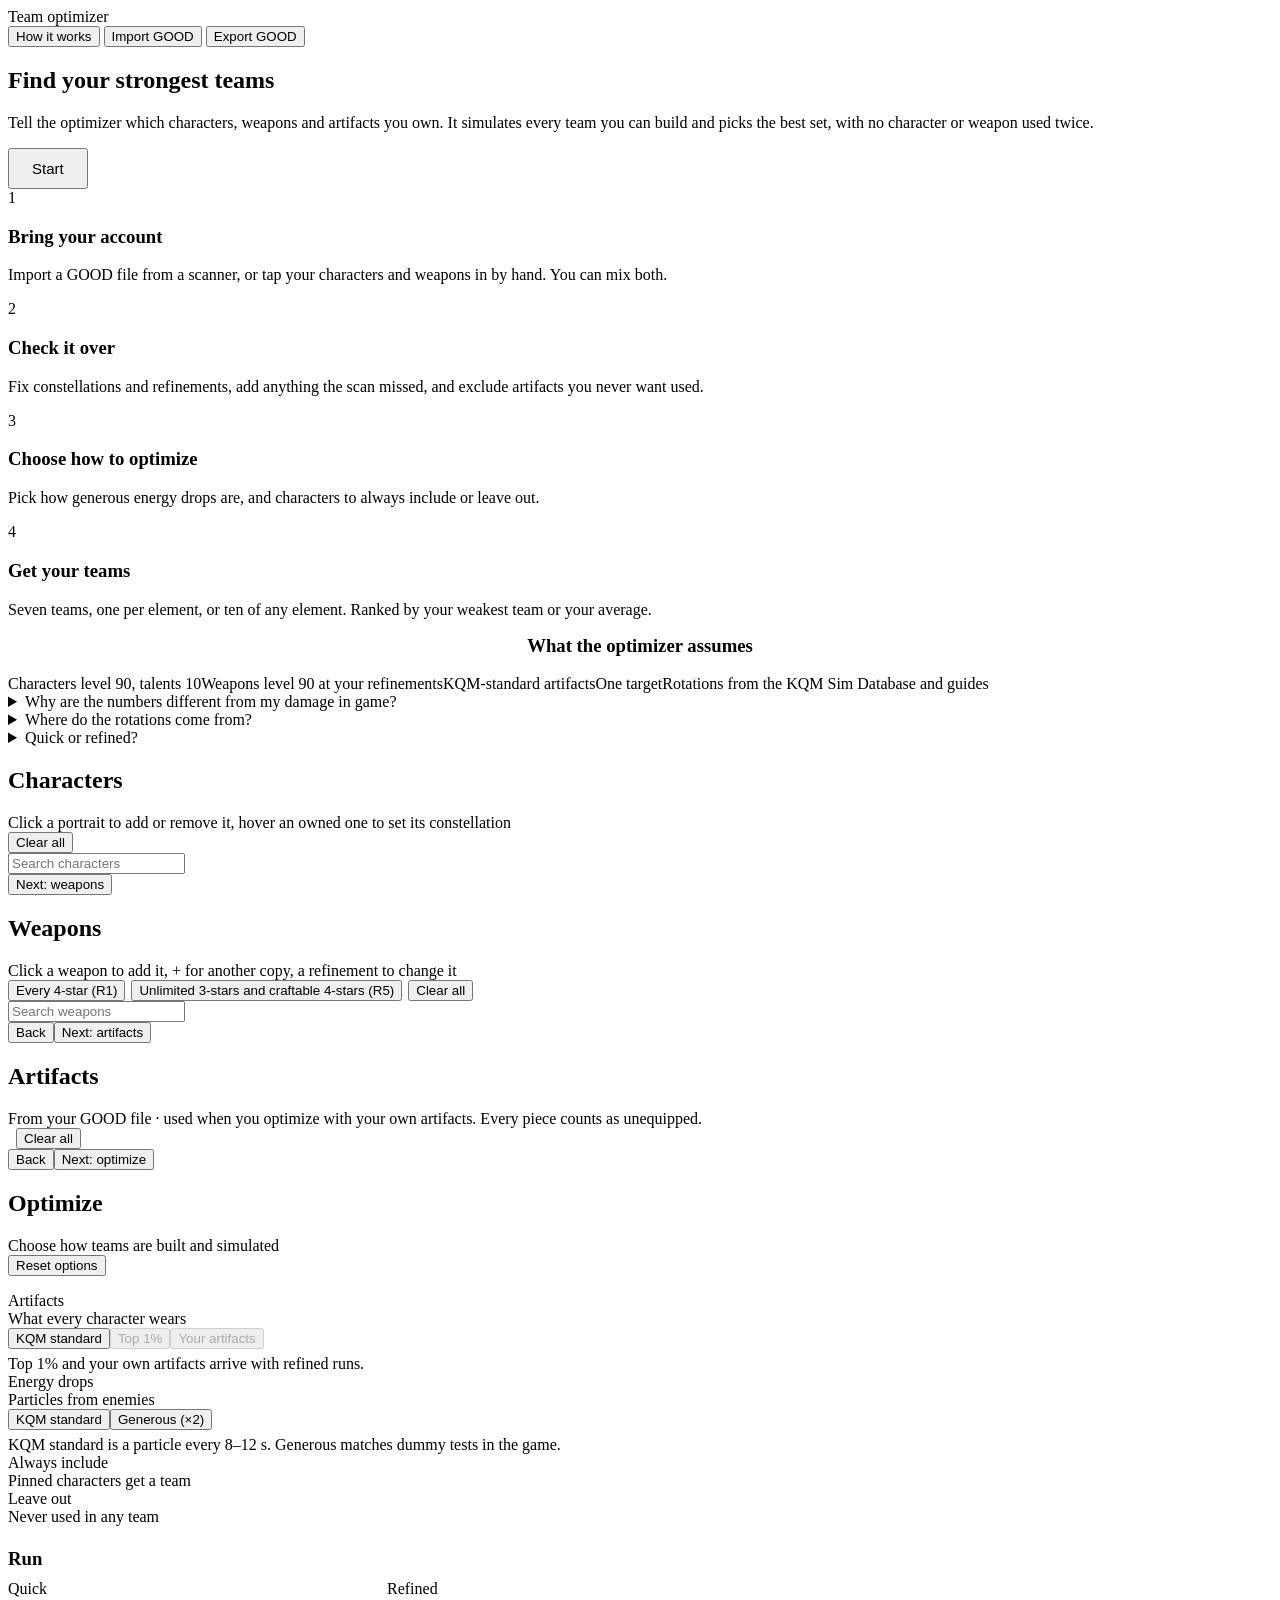
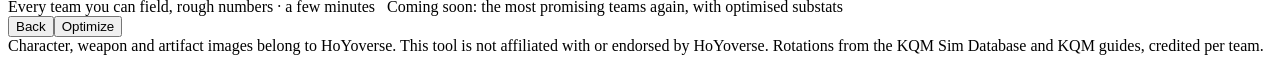
==== services/genshin-web/web/index.html @ 0e54c32d "genshin-web: Clear all per step; Every 4-star is a reversible switch Each step has a Clear all (opti" ====
<!doctype html>
<html lang="en">
<head>
<meta charset="utf-8">
<meta name="viewport" content="width=device-width, initial-scale=1">
<title>Team optimizer</title>
<link rel="stylesheet" href="/static/style.css">
</head>
<body>
<header>
  <span class="brand">Team optimizer</span>
  <nav>
    <button id="home-btn">How it works</button>
    <button id="import-btn">Import GOOD</button>
    <button id="export-btn">Export GOOD</button>
    <input type="file" id="import-file" accept=".json,application/json" hidden>
  </nav>
</header>

<main>
  <section class="page" data-step="-1" id="landing">
    <div class="hero">
      <div class="art-row" id="hero-art"></div>
      <h1>Find your strongest teams</h1>
      <p>Tell the optimizer which characters, weapons and artifacts you own. It simulates every team you can build and picks the best set, with no character or weapon used twice.</p>
      <button class="primary" data-go="0" style="font-size:15px;padding:10px 22px">Start</button>
    </div>
    <div class="how">
      <div class="card"><div class="num">1</div><h3>Bring your account</h3><p>Import a GOOD file from a scanner, or tap your characters and weapons in by hand. You can mix both.</p></div>
      <div class="card"><div class="num">2</div><h3>Check it over</h3><p>Fix constellations and refinements, add anything the scan missed, and exclude artifacts you never want used.</p></div>
      <div class="card"><div class="num">3</div><h3>Choose how to optimize</h3><p>Pick how generous energy drops are, and characters to always include or leave out.</p></div>
      <div class="card"><div class="num">4</div><h3>Get your teams</h3><p>Seven teams, one per element, or ten of any element. Ranked by your weakest team or your average.</p></div>
    </div>
    <h3 style="text-align:center;margin-top:8px">What the optimizer assumes</h3>
    <div class="assume"><span>Characters level 90, talents 10</span><span>Weapons level 90 at your refinements</span><span>KQM-standard artifacts</span><span>One target</span><span>Rotations from the KQM Sim Database and guides</span></div>
    <div class="faq">
      <details><summary>Why are the numbers different from my damage in game?</summary><p>The simulator plays each team the same way every time, against one standard target, with the assumptions above. It is built to compare teams fairly, not to match a single run.</p></details>
      <details><summary>Where do the rotations come from?</summary><p>The KQM Sim Database and KQM guides, credited on every team. Teams the database lacks get rotations from trusted guides.</p></details>
      <details><summary>Quick or refined?</summary><p>Quick simulates every team you can field in minutes. Refined runs the most promising teams again with optimised substats; it is coming soon.</p></details>
    </div>
  </section>

  <div class="steps" id="steps"></div>

  <section class="page" data-step="0">
    <div class="section-head">
      <div><h2>Characters</h2><div class="sub">Click a portrait to add or remove it, hover an owned one to set its constellation</div></div>
      <button data-clear="chars">Clear all</button>
    </div>
    <div class="toolbar" id="filters"><input type="search" id="search" placeholder="Search characters"></div>
    <div class="grid" id="grid"></div>
    <div class="nav-foot"><span class="sub" id="ccount"></span><button class="primary" data-go="1">Next: weapons</button></div>
  </section>

  <section class="page" data-step="1">
    <div class="section-head">
      <div><h2>Weapons</h2><div class="sub">Click a weapon to add it, + for another copy, a refinement to change it</div></div>
      <div style="display:flex;gap:6px;flex-wrap:wrap"><button class="chip" id="all4">Every 4-star (R1)</button><button class="chip" id="unl3">Unlimited 3-stars and craftable 4-stars (R5)</button><button data-clear="weapons">Clear all</button></div>
    </div>
    <div class="toolbar" id="wfilters"><input type="search" id="wsearch" placeholder="Search weapons"></div>
    <div class="wgrid" id="wgrid"></div>
    <div class="nav-foot"><button data-go="0">Back</button><button class="primary" data-go="2">Next: artifacts</button></div>
  </section>

  <section class="page" data-step="2">
    <div class="section-head">
      <div><h2>Artifacts</h2><div class="sub">From your GOOD file · used when you optimize with your own artifacts. Every piece counts as unequipped.</div></div>
      <div style="display:flex;gap:8px;align-items:center"><span class="sub" id="acount"></span><button data-clear="artifacts">Clear all</button></div>
    </div>
    <div class="toolbar" id="afilters"></div>
    <div class="agrid" id="agrid"></div>
    <div class="nav-foot"><button data-go="1">Back</button><button class="primary" data-go="3">Next: optimize</button></div>
  </section>

  <section class="page" data-step="3">
    <div class="section-head"><div><h2>Optimize</h2><div class="sub">Choose how teams are built and simulated</div></div><button data-clear="options">Reset options</button></div>
    <div style="margin-top:16px">
      <div class="opt"><div><div class="t">Artifacts</div><div class="sub">What every character wears</div></div>
        <div><div class="seg" id="artmode"><button class="on">KQM standard</button><button disabled>Top 1%</button><button disabled>Your artifacts</button></div>
        <div class="sub" style="margin-top:6px">Top 1% and your own artifacts arrive with refined runs.</div></div></div>
      <div class="opt"><div><div class="t">Energy drops</div><div class="sub">Particles from enemies</div></div>
        <div><div class="seg" id="energy"><button>KQM standard</button><button class="on">Generous (×2)</button></div>
        <div class="sub" style="margin-top:6px">KQM standard is a particle every 8–12 s. Generous matches dummy tests in the game.</div></div></div>
      <div class="opt"><div><div class="t">Always include</div><div class="sub">Pinned characters get a team</div></div><div id="pins"></div></div>
      <div class="opt"><div><div class="t">Leave out</div><div class="sub">Never used in any team</div></div><div id="excl"></div></div>
    </div>
    <h3 style="margin:22px 0 10px">Run</h3>
    <div style="display:flex;gap:12px;flex-wrap:wrap">
      <div class="runcard on"><div class="t">Quick</div><div class="sub">Every team you can field, rough numbers · a few minutes</div></div>
      <div class="runcard disabled"><div class="t">Refined</div><div class="sub">Coming soon: the most promising teams again, with optimised substats</div></div>
    </div>
    <div class="nav-foot"><button data-go="2">Back</button><button class="primary" id="optimize">Optimize</button></div>
  </section>

  <section class="page" data-step="4" id="run"></section>
</main>

<footer>Character, weapon and artifact images belong to HoYoverse. This tool is not affiliated with or endorsed by HoYoverse. Rotations from the KQM Sim Database and KQM guides, credited per team.</footer>
<script type="module" src="/static/app.js"></script>
</body>
</html>
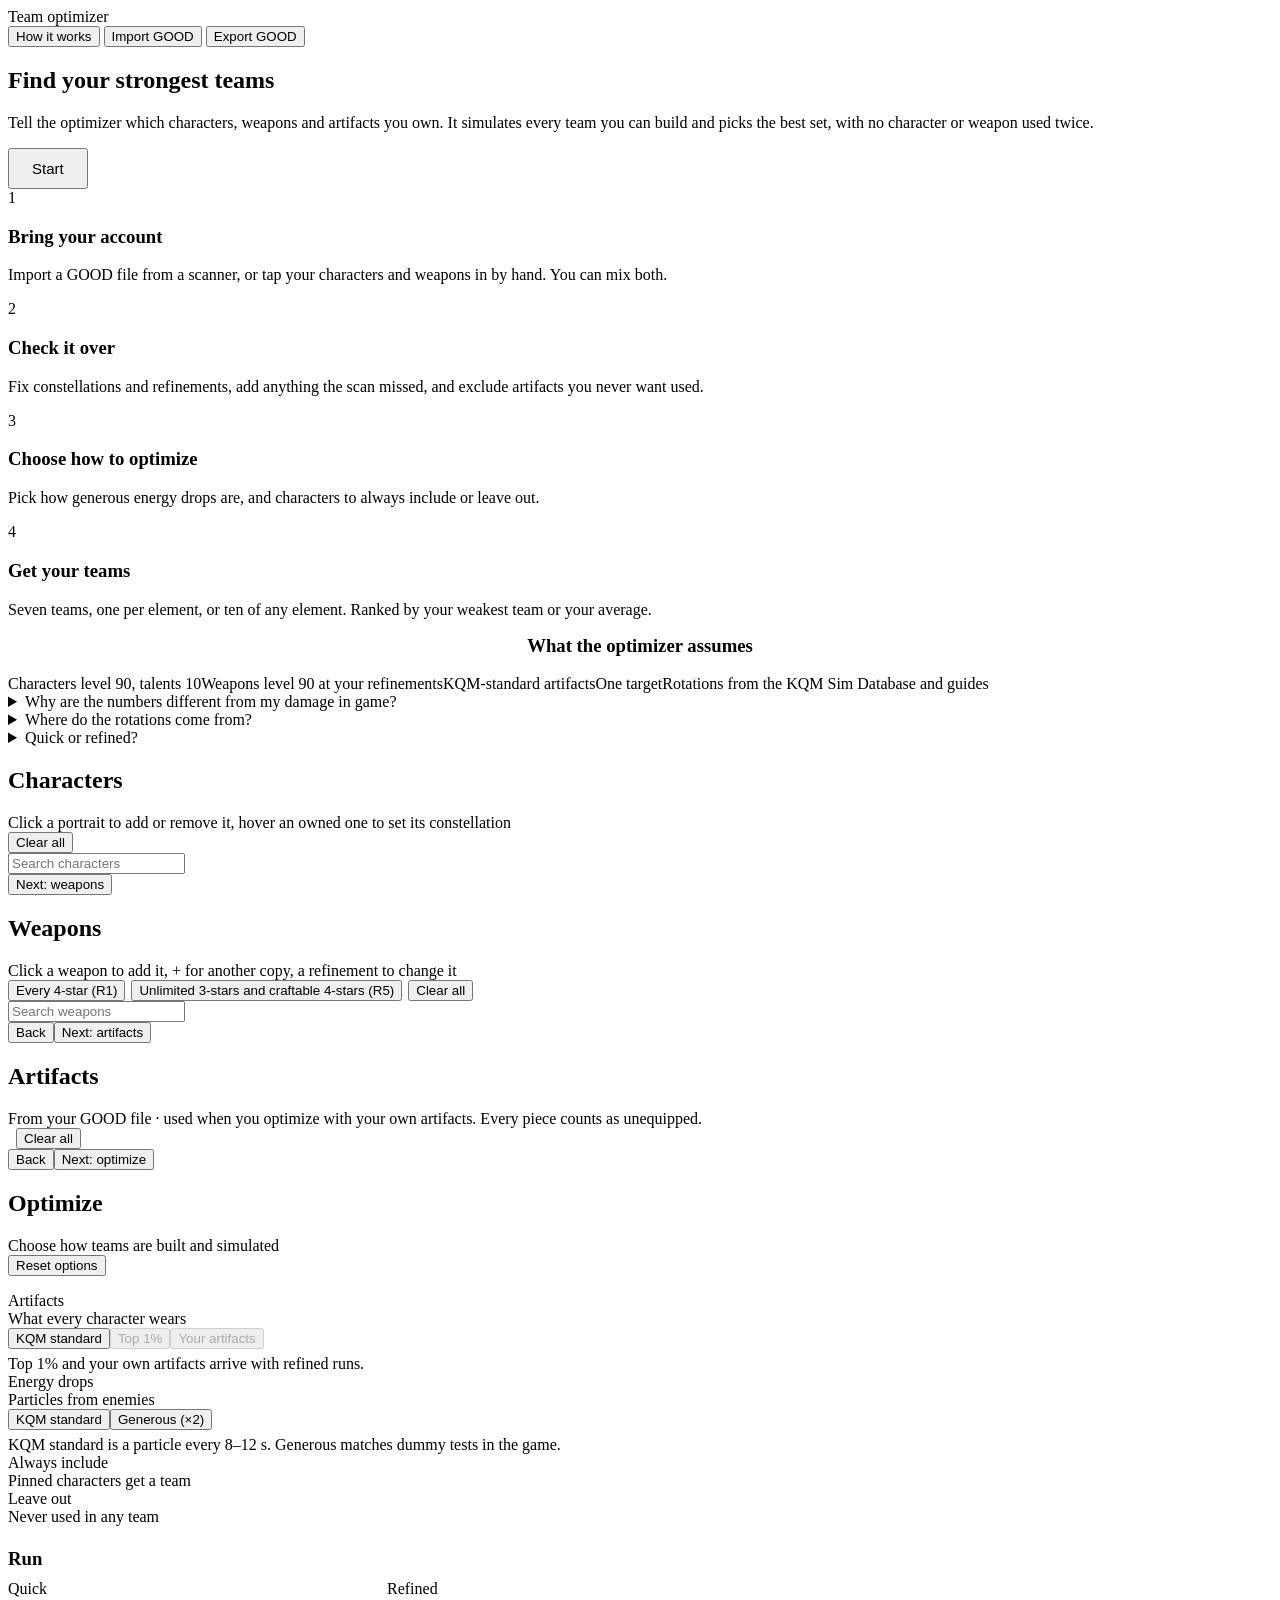
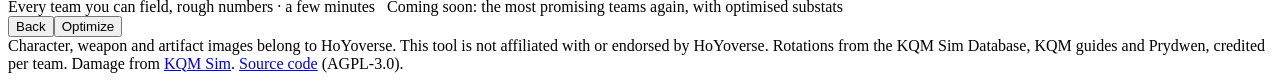
==== commit 43621577: "Prepare genshin-web for Cloud Run: run limits, cache copy, container Run limits: one run at a time a" ====
--- a/services/genshin-web/web/index.html
+++ b/services/genshin-web/web/index.html
@@ -79,7 +79,7 @@
         <div><div class="seg" id="artmode"><button class="on">KQM standard</button><button disabled>Top 1%</button><button disabled>Your artifacts</button></div>
         <div class="sub" style="margin-top:6px">Top 1% and your own artifacts arrive with refined runs.</div></div></div>
       <div class="opt"><div><div class="t">Energy drops</div><div class="sub">Particles from enemies</div></div>
-        <div><div class="seg" id="energy"><button>KQM standard</button><button class="on">Generous (×2)</button></div>
+        <div><div class="seg" id="energy"><button class="on">KQM standard</button><button>Generous (×2)</button></div>
         <div class="sub" style="margin-top:6px">KQM standard is a particle every 8–12 s. Generous matches dummy tests in the game.</div></div></div>
       <div class="opt"><div><div class="t">Always include</div><div class="sub">Pinned characters get a team</div></div><div id="pins"></div></div>
       <div class="opt"><div><div class="t">Leave out</div><div class="sub">Never used in any team</div></div><div id="excl"></div></div>
@@ -95,7 +95,7 @@
   <section class="page" data-step="4" id="run"></section>
 </main>
 
-<footer>Character, weapon and artifact images belong to HoYoverse. This tool is not affiliated with or endorsed by HoYoverse. Rotations from the KQM Sim Database and KQM guides, credited per team.</footer>
+<footer>Character, weapon and artifact images belong to HoYoverse. This tool is not affiliated with or endorsed by HoYoverse. Rotations from the KQM Sim Database, KQM guides and Prydwen, credited per team. Damage from <a href="https://github.com/KQM-git/kqmsim">KQM Sim</a>. <a href="https://github.com/bernard0331/personal-site">Source code</a> (AGPL-3.0).</footer>
 <script type="module" src="/static/app.js"></script>
 </body>
 </html>
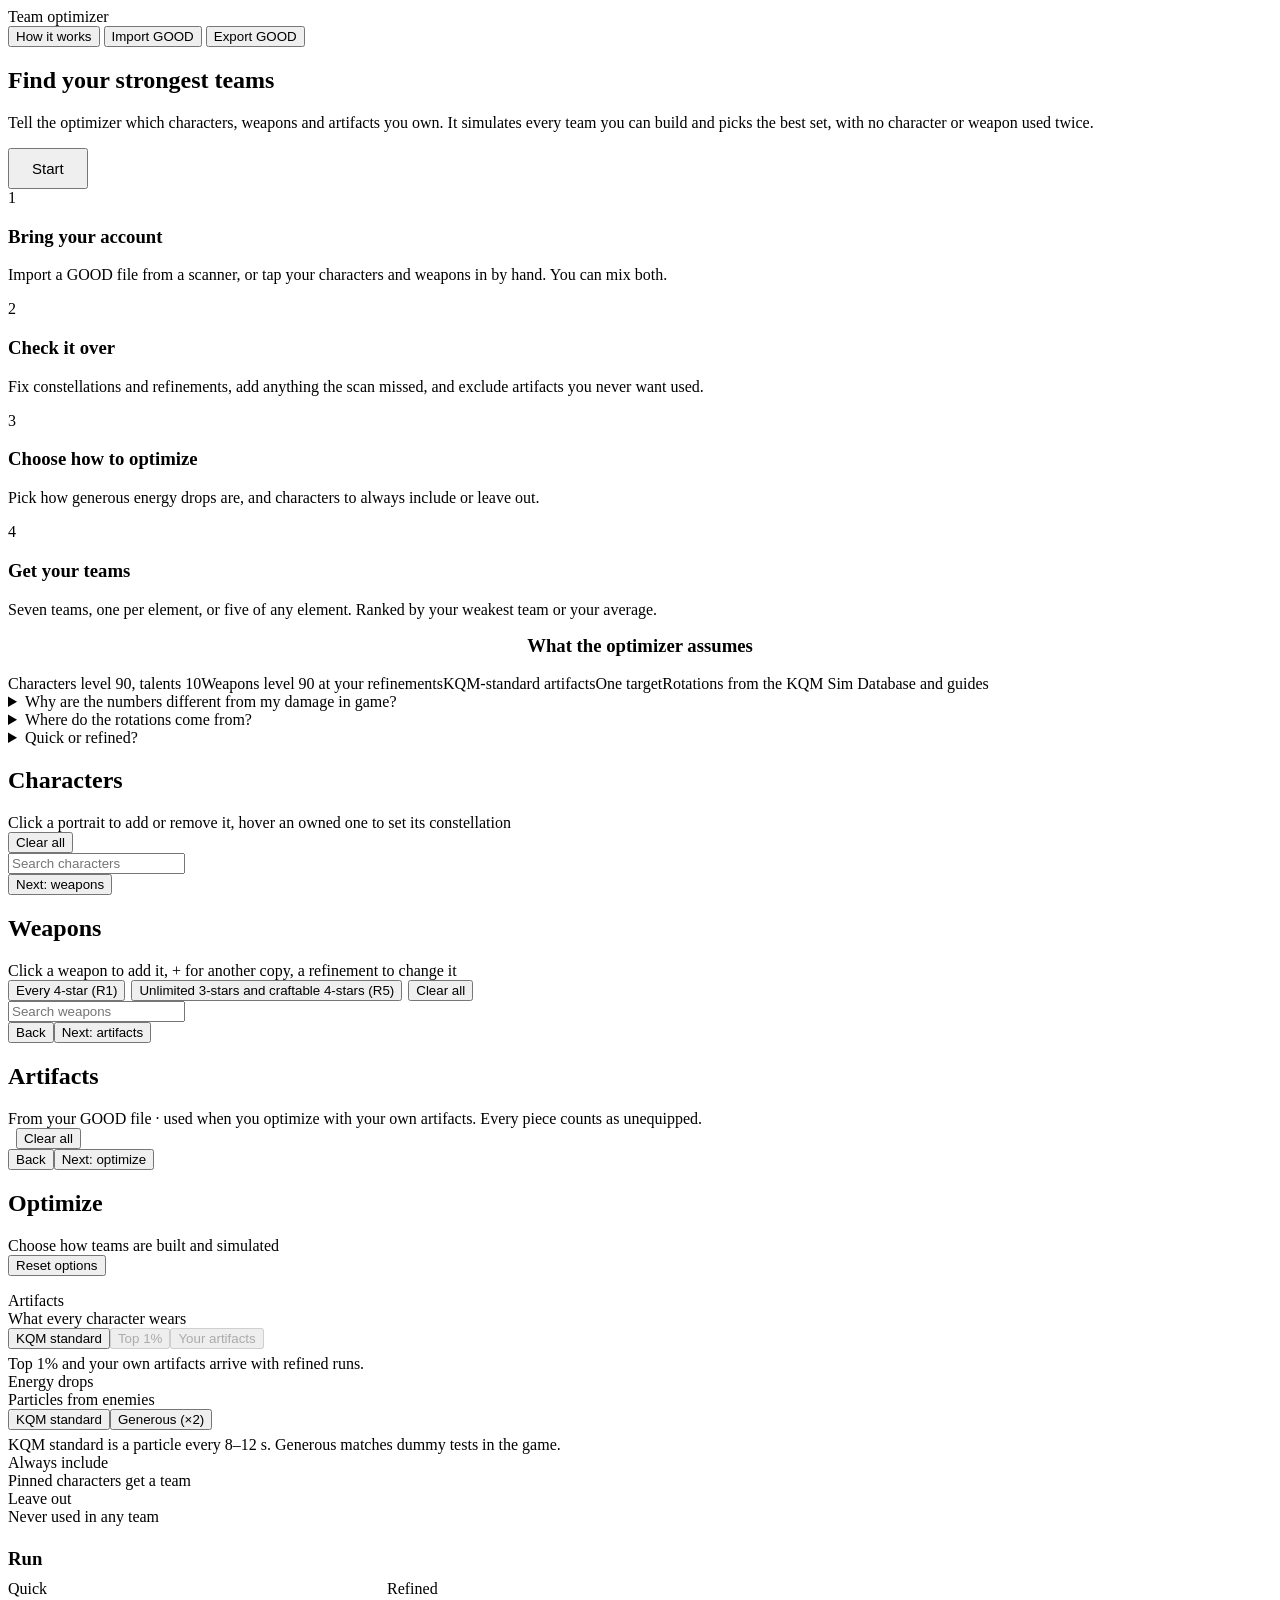
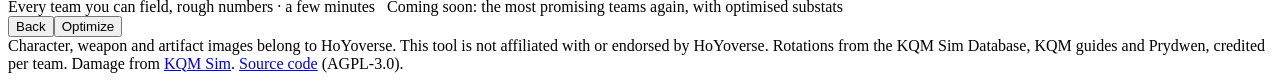
==== commit 0dc1a009: "Landing page: five teams of any element, not ten Co-Authored-By: Claude Opus 5.5 <noreply@anthropic." ====
--- a/services/genshin-web/web/index.html
+++ b/services/genshin-web/web/index.html
@@ -29,7 +29,7 @@
       <div class="card"><div class="num">1</div><h3>Bring your account</h3><p>Import a GOOD file from a scanner, or tap your characters and weapons in by hand. You can mix both.</p></div>
       <div class="card"><div class="num">2</div><h3>Check it over</h3><p>Fix constellations and refinements, add anything the scan missed, and exclude artifacts you never want used.</p></div>
       <div class="card"><div class="num">3</div><h3>Choose how to optimize</h3><p>Pick how generous energy drops are, and characters to always include or leave out.</p></div>
-      <div class="card"><div class="num">4</div><h3>Get your teams</h3><p>Seven teams, one per element, or ten of any element. Ranked by your weakest team or your average.</p></div>
+      <div class="card"><div class="num">4</div><h3>Get your teams</h3><p>Seven teams, one per element, or five of any element. Ranked by your weakest team or your average.</p></div>
     </div>
     <h3 style="text-align:center;margin-top:8px">What the optimizer assumes</h3>
     <div class="assume"><span>Characters level 90, talents 10</span><span>Weapons level 90 at your refinements</span><span>KQM-standard artifacts</span><span>One target</span><span>Rotations from the KQM Sim Database and guides</span></div>
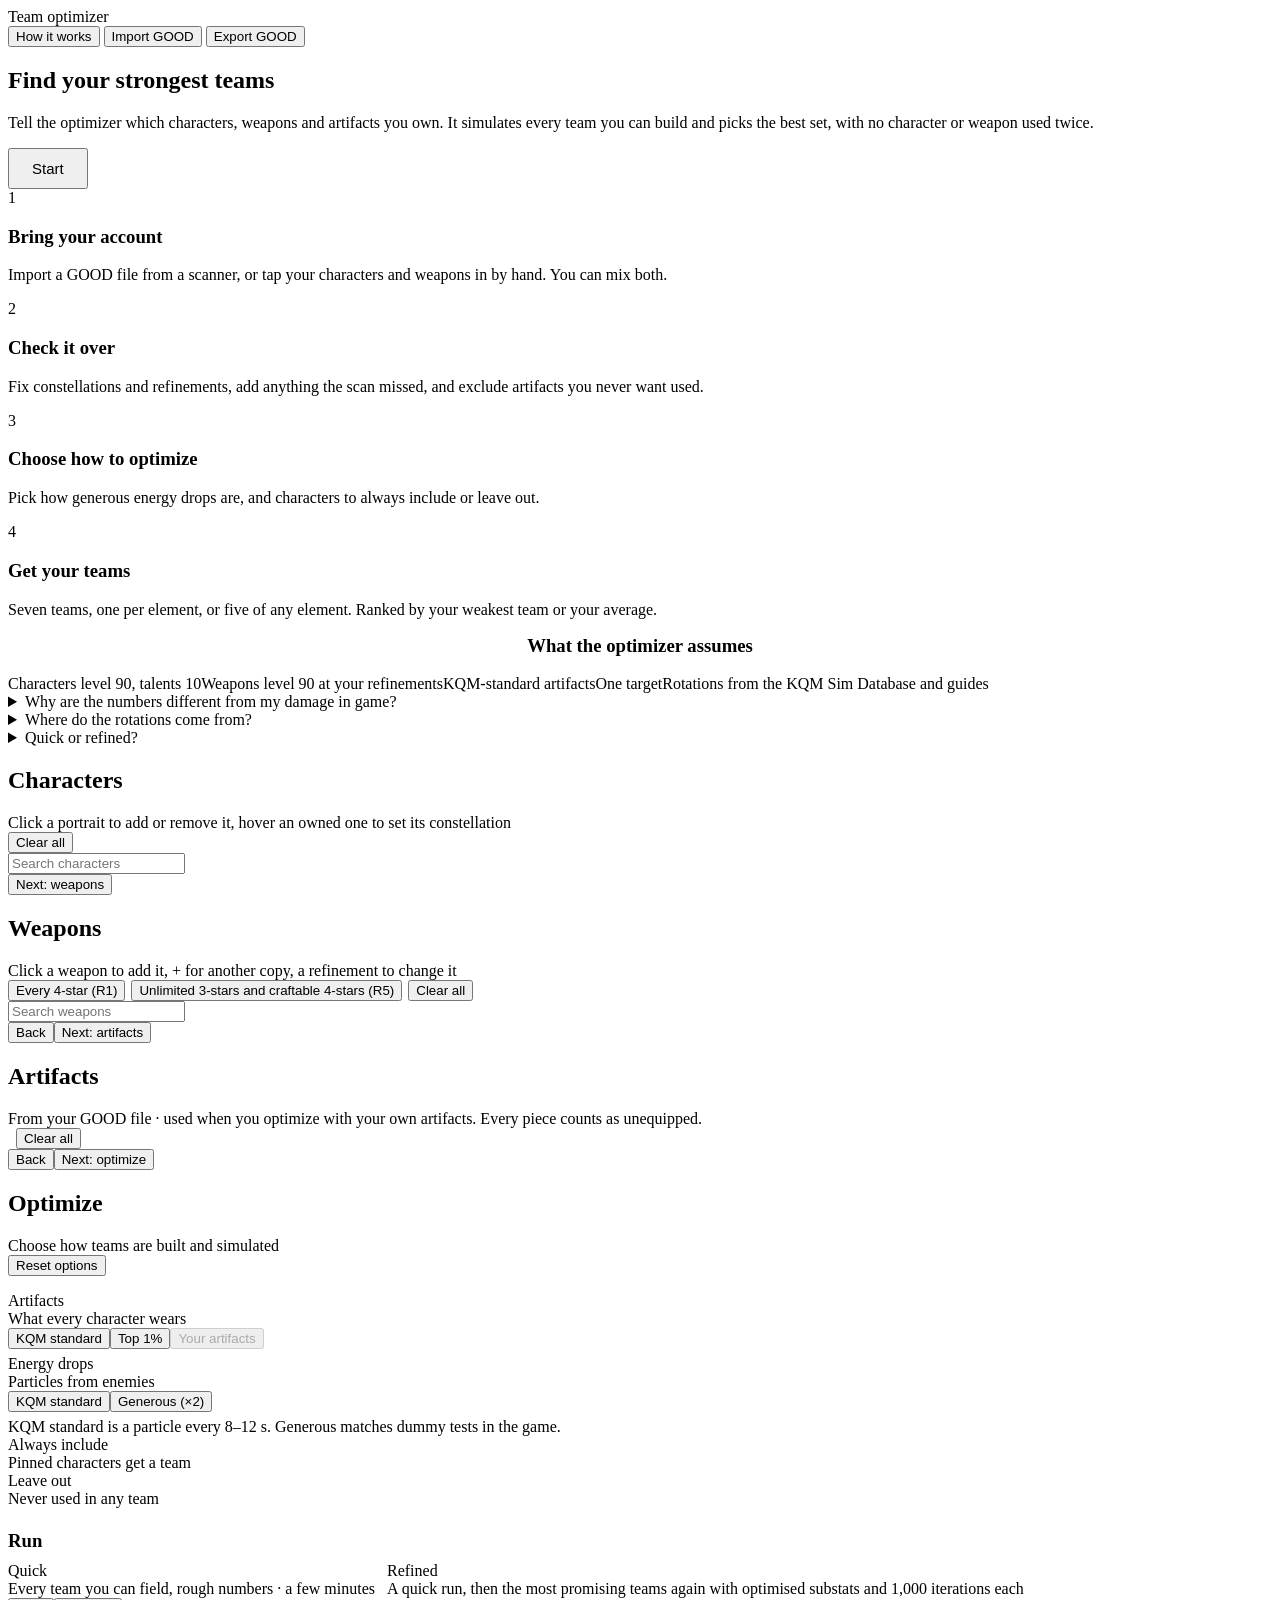
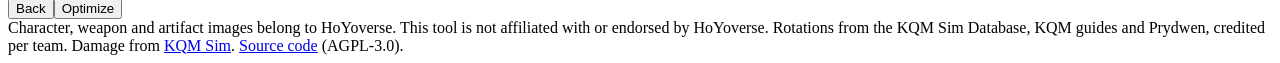
==== commit b73078c9: "genshin-web page: choose quick or refined runs Refined level (light, standard, thorough), thorough s" ====
--- a/services/genshin-web/web/index.html
+++ b/services/genshin-web/web/index.html
@@ -36,7 +36,7 @@
     <div class="faq">
       <details><summary>Why are the numbers different from my damage in game?</summary><p>The simulator plays each team the same way every time, against one standard target, with the assumptions above. It is built to compare teams fairly, not to match a single run.</p></details>
       <details><summary>Where do the rotations come from?</summary><p>The KQM Sim Database and KQM guides, credited on every team. Teams the database lacks get rotations from trusted guides.</p></details>
-      <details><summary>Quick or refined?</summary><p>Quick simulates every team you can field in minutes. Refined runs the most promising teams again with optimised substats; it is coming soon.</p></details>
+      <details><summary>Quick or refined?</summary><p>Quick simulates every team you can field in minutes. Refined starts with a quick run, then simulates the most promising teams again: KQM Sim's substat optimiser picks substats for your weapons and constellations, and each team runs 1,000 times. Light takes about 15 minutes, Standard under an hour, Thorough a few hours. The quick teams show while you wait.</p></details>
     </div>
   </section>
 
@@ -76,8 +76,8 @@
     <div class="section-head"><div><h2>Optimize</h2><div class="sub">Choose how teams are built and simulated</div></div><button data-clear="options">Reset options</button></div>
     <div style="margin-top:16px">
       <div class="opt"><div><div class="t">Artifacts</div><div class="sub">What every character wears</div></div>
-        <div><div class="seg" id="artmode"><button class="on">KQM standard</button><button disabled>Top 1%</button><button disabled>Your artifacts</button></div>
-        <div class="sub" style="margin-top:6px">Top 1% and your own artifacts arrive with refined runs.</div></div></div>
+        <div><div class="seg" id="artmode"><button class="on">KQM standard</button><button>Top 1%</button><button disabled>Your artifacts</button></div>
+        <div class="sub" style="margin-top:6px" id="artnote"></div></div></div>
       <div class="opt"><div><div class="t">Energy drops</div><div class="sub">Particles from enemies</div></div>
         <div><div class="seg" id="energy"><button class="on">KQM standard</button><button>Generous (×2)</button></div>
         <div class="sub" style="margin-top:6px">KQM standard is a particle every 8–12 s. Generous matches dummy tests in the game.</div></div></div>
@@ -85,9 +85,23 @@
       <div class="opt"><div><div class="t">Leave out</div><div class="sub">Never used in any team</div></div><div id="excl"></div></div>
     </div>
     <h3 style="margin:22px 0 10px">Run</h3>
-    <div style="display:flex;gap:12px;flex-wrap:wrap">
-      <div class="runcard on"><div class="t">Quick</div><div class="sub">Every team you can field, rough numbers · a few minutes</div></div>
-      <div class="runcard disabled"><div class="t">Refined</div><div class="sub">Coming soon: the most promising teams again, with optimised substats</div></div>
+    <div style="display:flex;gap:12px;flex-wrap:wrap" id="runkind">
+      <div class="runcard" data-kind="quick"><div class="t">Quick</div><div class="sub">Every team you can field, rough numbers · a few minutes</div></div>
+      <div class="runcard" data-kind="refined"><div class="t">Refined</div><div class="sub">A quick run, then the most promising teams again with optimised substats and 1,000 iterations each</div></div>
+    </div>
+    <div id="refined-opts" style="display:none;margin-top:12px">
+      <div class="opt"><div><div class="t">How much to refine</div><div class="sub">More teams can find better ones, and take longer</div></div>
+        <div><div class="seg" id="level"><button>Light</button><button>Standard</button><button>Thorough</button></div>
+        <div class="sub" style="margin-top:6px" id="level-note"></div></div></div>
+      <div class="opt" id="advanced" style="display:none"><div><div class="t">Thorough settings</div><div class="sub">Which teams are refined, and how carefully</div></div>
+        <div class="adv" style="margin-top:0">
+          <label>Best teams overall <input type="number" id="adv-top" min="0" max="500"></label>
+          <label>Best of each element <input type="number" id="adv-el" min="0" max="50"></label>
+          <label>Best for each character <input type="number" id="adv-char" min="0" max="5"></label>
+          <label>Iterations per team <select id="adv-it"><option>250</option><option>500</option><option>1000</option><option>2000</option></select></label>
+          <label class="inline wide"><input type="checkbox" id="adv-wait"> Skip teams that wait over 5 s for energy or cooldowns</label>
+          <div class="hint wide">The teams the quick run chose are always refined. A team counts once however many rules pick it.</div>
+        </div></div>
     </div>
     <div class="nav-foot"><button data-go="2">Back</button><button class="primary" id="optimize">Optimize</button></div>
   </section>
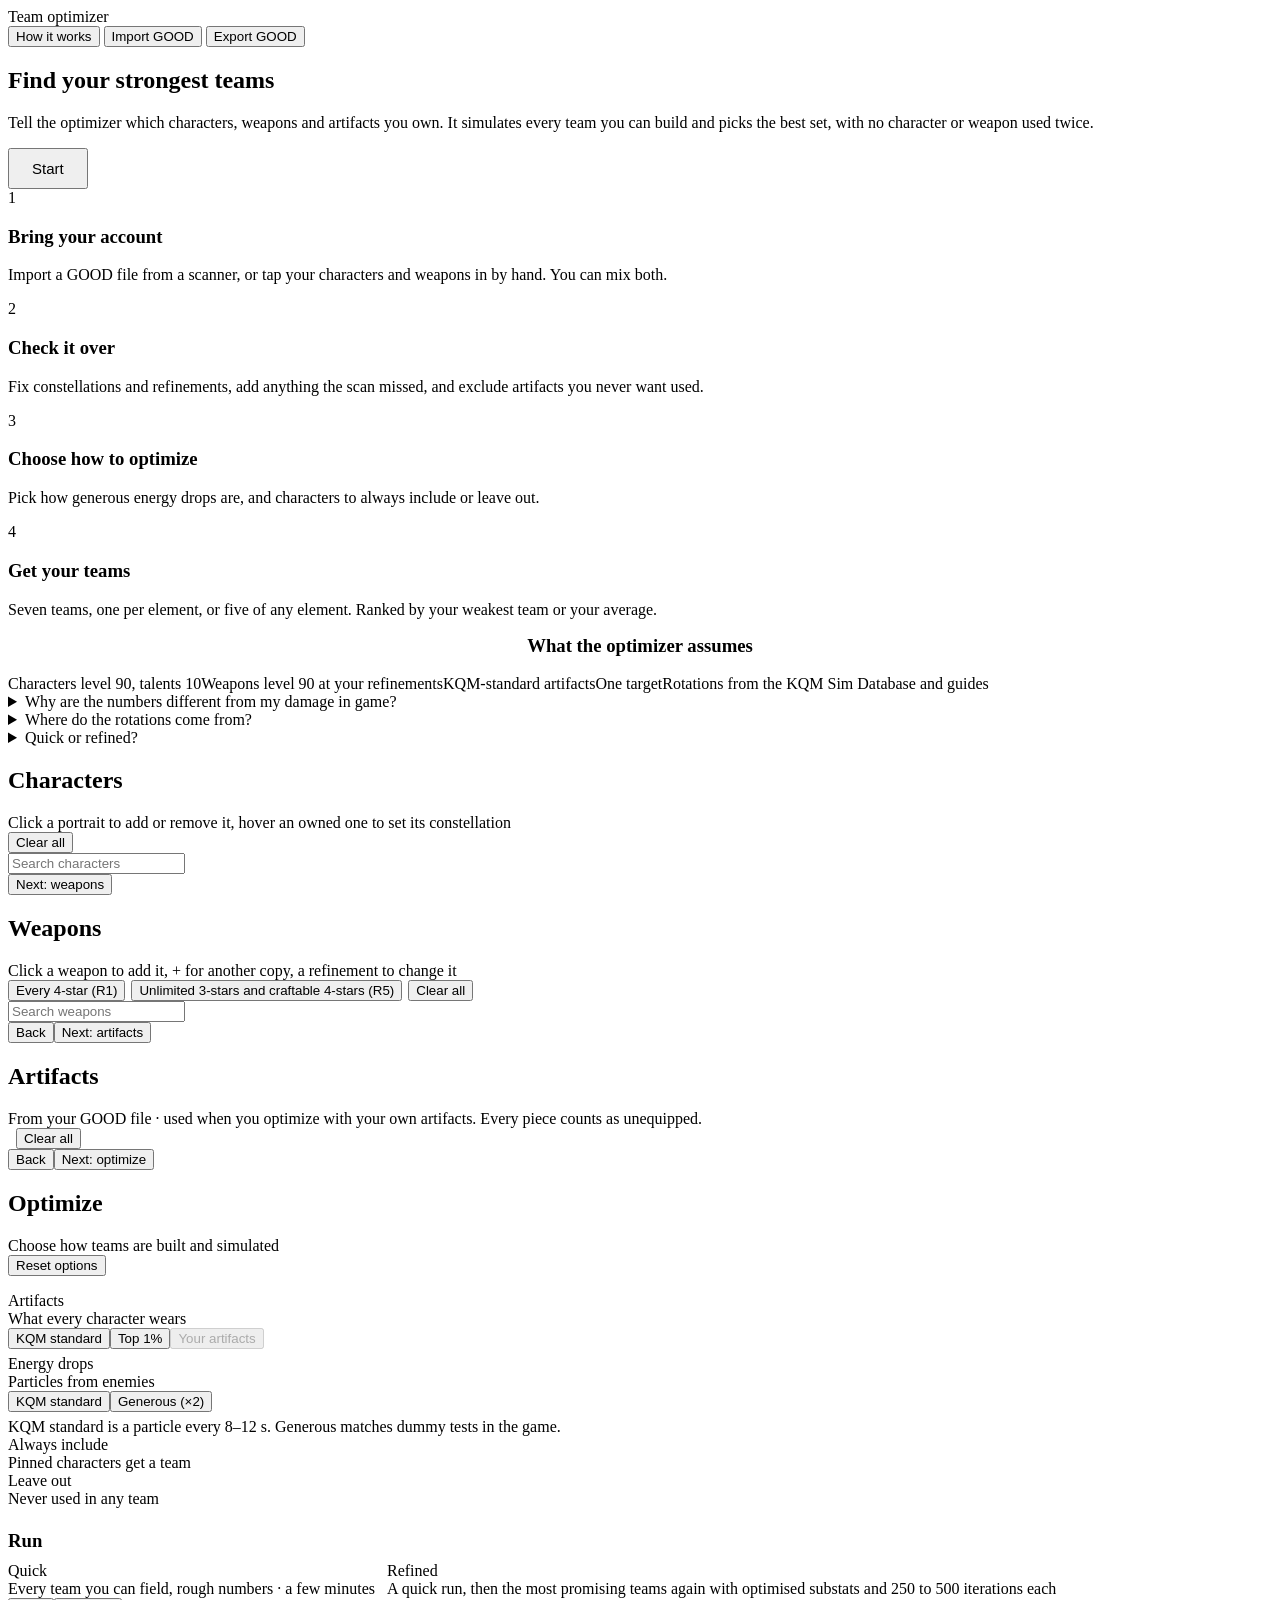
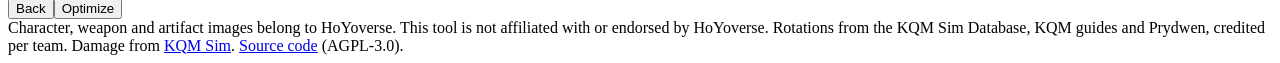
==== commit e1160b2a: "Refined runs: final simulation at 250 iterations (500 for thorough) The substat optimiser is about 8" ====
--- a/services/genshin-web/web/index.html
+++ b/services/genshin-web/web/index.html
@@ -36,7 +36,7 @@
     <div class="faq">
       <details><summary>Why are the numbers different from my damage in game?</summary><p>The simulator plays each team the same way every time, against one standard target, with the assumptions above. It is built to compare teams fairly, not to match a single run.</p></details>
       <details><summary>Where do the rotations come from?</summary><p>The KQM Sim Database and KQM guides, credited on every team. Teams the database lacks get rotations from trusted guides.</p></details>
-      <details><summary>Quick or refined?</summary><p>Quick simulates every team you can field in minutes. Refined starts with a quick run, then simulates the most promising teams again: KQM Sim's substat optimiser picks substats for your weapons and constellations, and each team runs 1,000 times. Light takes about 15 minutes, Standard under an hour, Thorough a few hours. The quick teams show while you wait.</p></details>
+      <details><summary>Quick or refined?</summary><p>Quick simulates every team you can field in minutes. Refined starts with a quick run, then simulates the most promising teams again: KQM Sim's substat optimiser picks substats for your weapons and constellations, and each team runs 250 times (500 for Thorough). Light takes about 10 minutes, Standard about 25, Thorough about an hour. The quick teams show while you wait.</p></details>
     </div>
   </section>
 
@@ -87,7 +87,7 @@
     <h3 style="margin:22px 0 10px">Run</h3>
     <div style="display:flex;gap:12px;flex-wrap:wrap" id="runkind">
       <div class="runcard" data-kind="quick"><div class="t">Quick</div><div class="sub">Every team you can field, rough numbers · a few minutes</div></div>
-      <div class="runcard" data-kind="refined"><div class="t">Refined</div><div class="sub">A quick run, then the most promising teams again with optimised substats and 1,000 iterations each</div></div>
+      <div class="runcard" data-kind="refined"><div class="t">Refined</div><div class="sub">A quick run, then the most promising teams again with optimised substats and 250 to 500 iterations each</div></div>
     </div>
     <div id="refined-opts" style="display:none;margin-top:12px">
       <div class="opt"><div><div class="t">How much to refine</div><div class="sub">More teams can find better ones, and take longer</div></div>
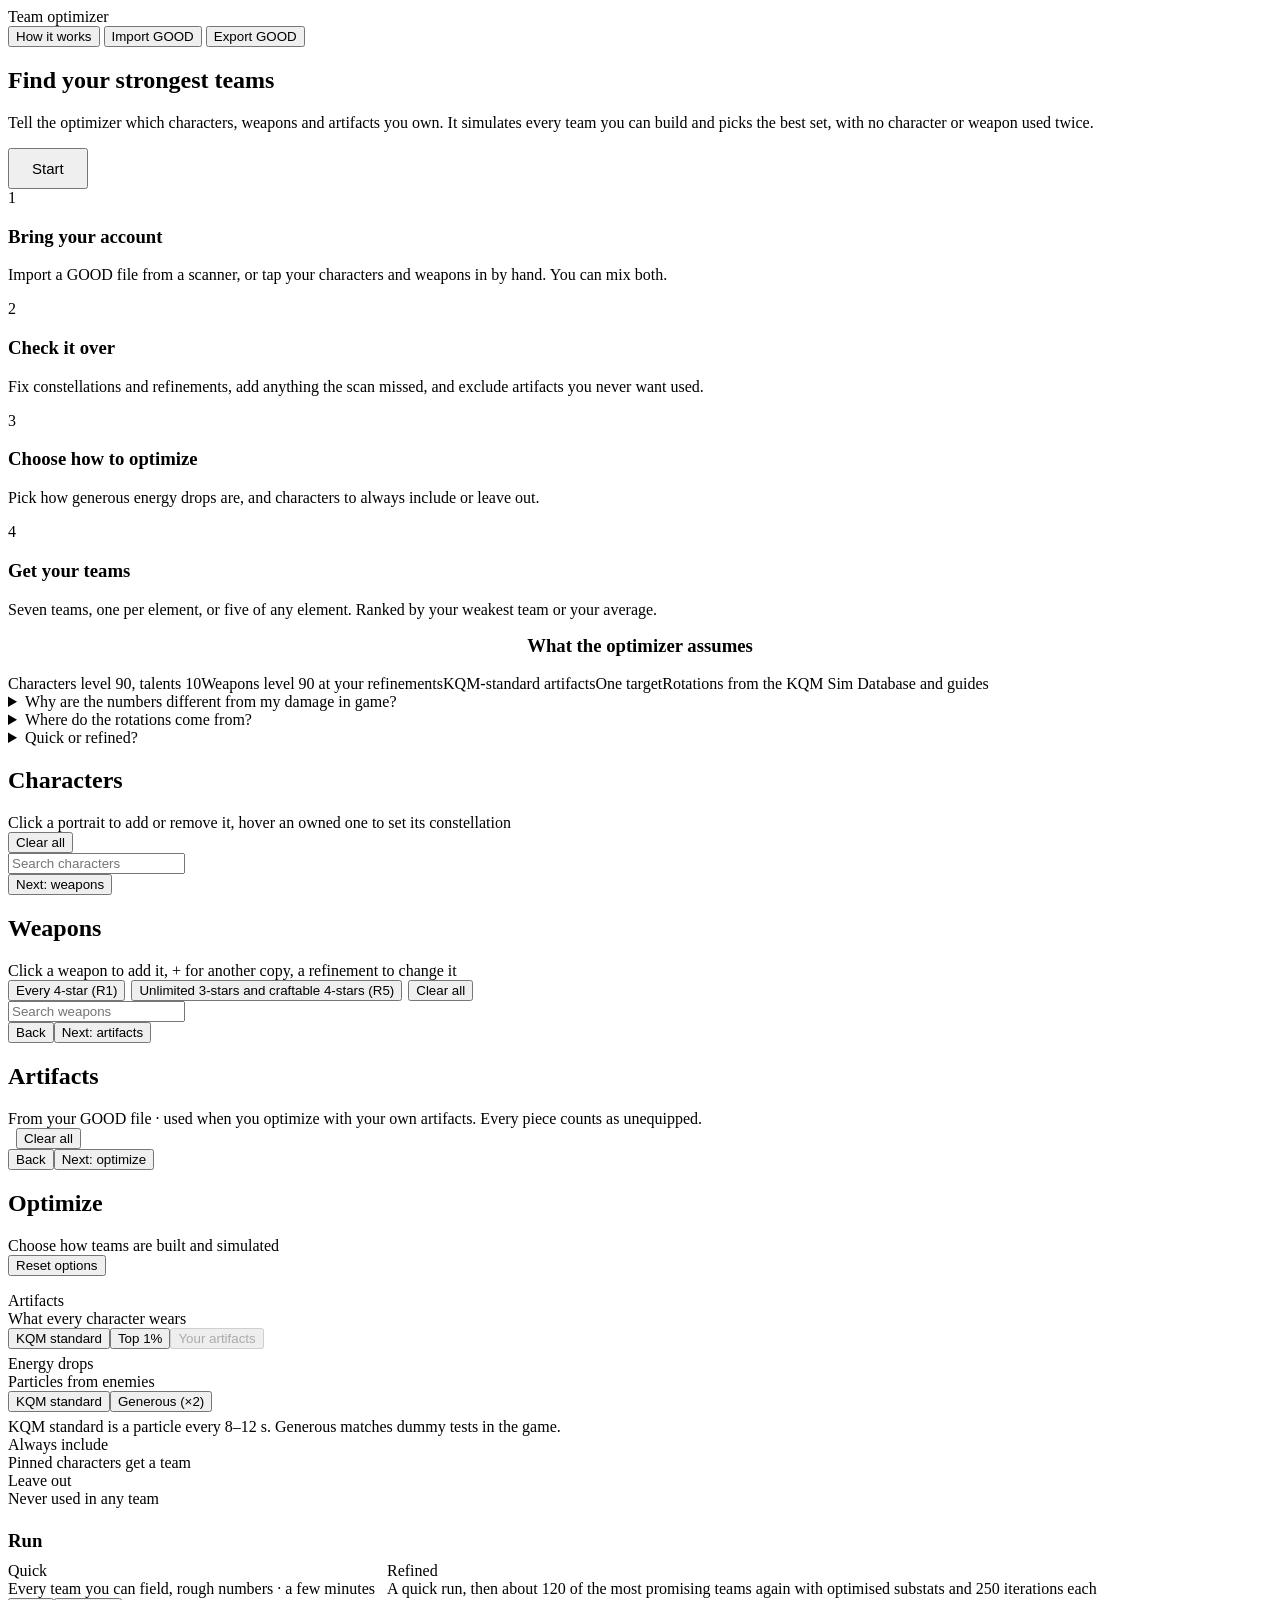
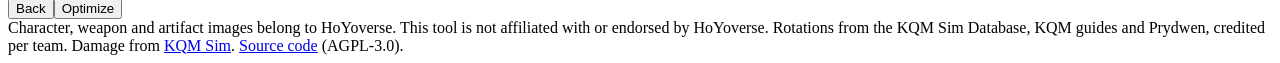
==== commit 26f1d6c4: "Refined runs: one level (standard) instead of light, standard and thorough The run step offers Quick" ====
--- a/services/genshin-web/web/index.html
+++ b/services/genshin-web/web/index.html
@@ -36,7 +36,7 @@
     <div class="faq">
       <details><summary>Why are the numbers different from my damage in game?</summary><p>The simulator plays each team the same way every time, against one standard target, with the assumptions above. It is built to compare teams fairly, not to match a single run.</p></details>
       <details><summary>Where do the rotations come from?</summary><p>The KQM Sim Database and KQM guides, credited on every team. Teams the database lacks get rotations from trusted guides.</p></details>
-      <details><summary>Quick or refined?</summary><p>Quick simulates every team you can field in minutes. Refined starts with a quick run, then simulates the most promising teams again: KQM Sim's substat optimiser picks substats for your weapons and constellations, and each team runs 250 times (500 for Thorough). Light takes about 10 minutes, Standard about 25, Thorough about an hour. The quick teams show while you wait.</p></details>
+      <details><summary>Quick or refined?</summary><p>Quick simulates every team you can field in minutes. Refined starts with a quick run, then simulates the most promising teams again: KQM Sim's substat optimiser picks substats for your weapons and constellations, and each team runs 250 times. About 120 teams are refined: the quick run's picks, the best of each element and each character's best team. The quick teams show while you wait.</p></details>
     </div>
   </section>
 
@@ -87,21 +87,7 @@
     <h3 style="margin:22px 0 10px">Run</h3>
     <div style="display:flex;gap:12px;flex-wrap:wrap" id="runkind">
       <div class="runcard" data-kind="quick"><div class="t">Quick</div><div class="sub">Every team you can field, rough numbers · a few minutes</div></div>
-      <div class="runcard" data-kind="refined"><div class="t">Refined</div><div class="sub">A quick run, then the most promising teams again with optimised substats and 250 to 500 iterations each</div></div>
-    </div>
-    <div id="refined-opts" style="display:none;margin-top:12px">
-      <div class="opt"><div><div class="t">How much to refine</div><div class="sub">More teams can find better ones, and take longer</div></div>
-        <div><div class="seg" id="level"><button>Light</button><button>Standard</button><button>Thorough</button></div>
-        <div class="sub" style="margin-top:6px" id="level-note"></div></div></div>
-      <div class="opt" id="advanced" style="display:none"><div><div class="t">Thorough settings</div><div class="sub">Which teams are refined, and how carefully</div></div>
-        <div class="adv" style="margin-top:0">
-          <label>Best teams overall <input type="number" id="adv-top" min="0" max="500"></label>
-          <label>Best of each element <input type="number" id="adv-el" min="0" max="50"></label>
-          <label>Best for each character <input type="number" id="adv-char" min="0" max="5"></label>
-          <label>Iterations per team <select id="adv-it"><option>250</option><option>500</option><option>1000</option><option>2000</option></select></label>
-          <label class="inline wide"><input type="checkbox" id="adv-wait"> Skip teams that wait over 5 s for energy or cooldowns</label>
-          <div class="hint wide">The teams the quick run chose are always refined. A team counts once however many rules pick it.</div>
-        </div></div>
+      <div class="runcard" data-kind="refined"><div class="t">Refined</div><div class="sub">A quick run, then about 120 of the most promising teams again with optimised substats and 250 iterations each</div></div>
     </div>
     <div class="nav-foot"><button data-go="2">Back</button><button class="primary" id="optimize">Optimize</button></div>
   </section>
